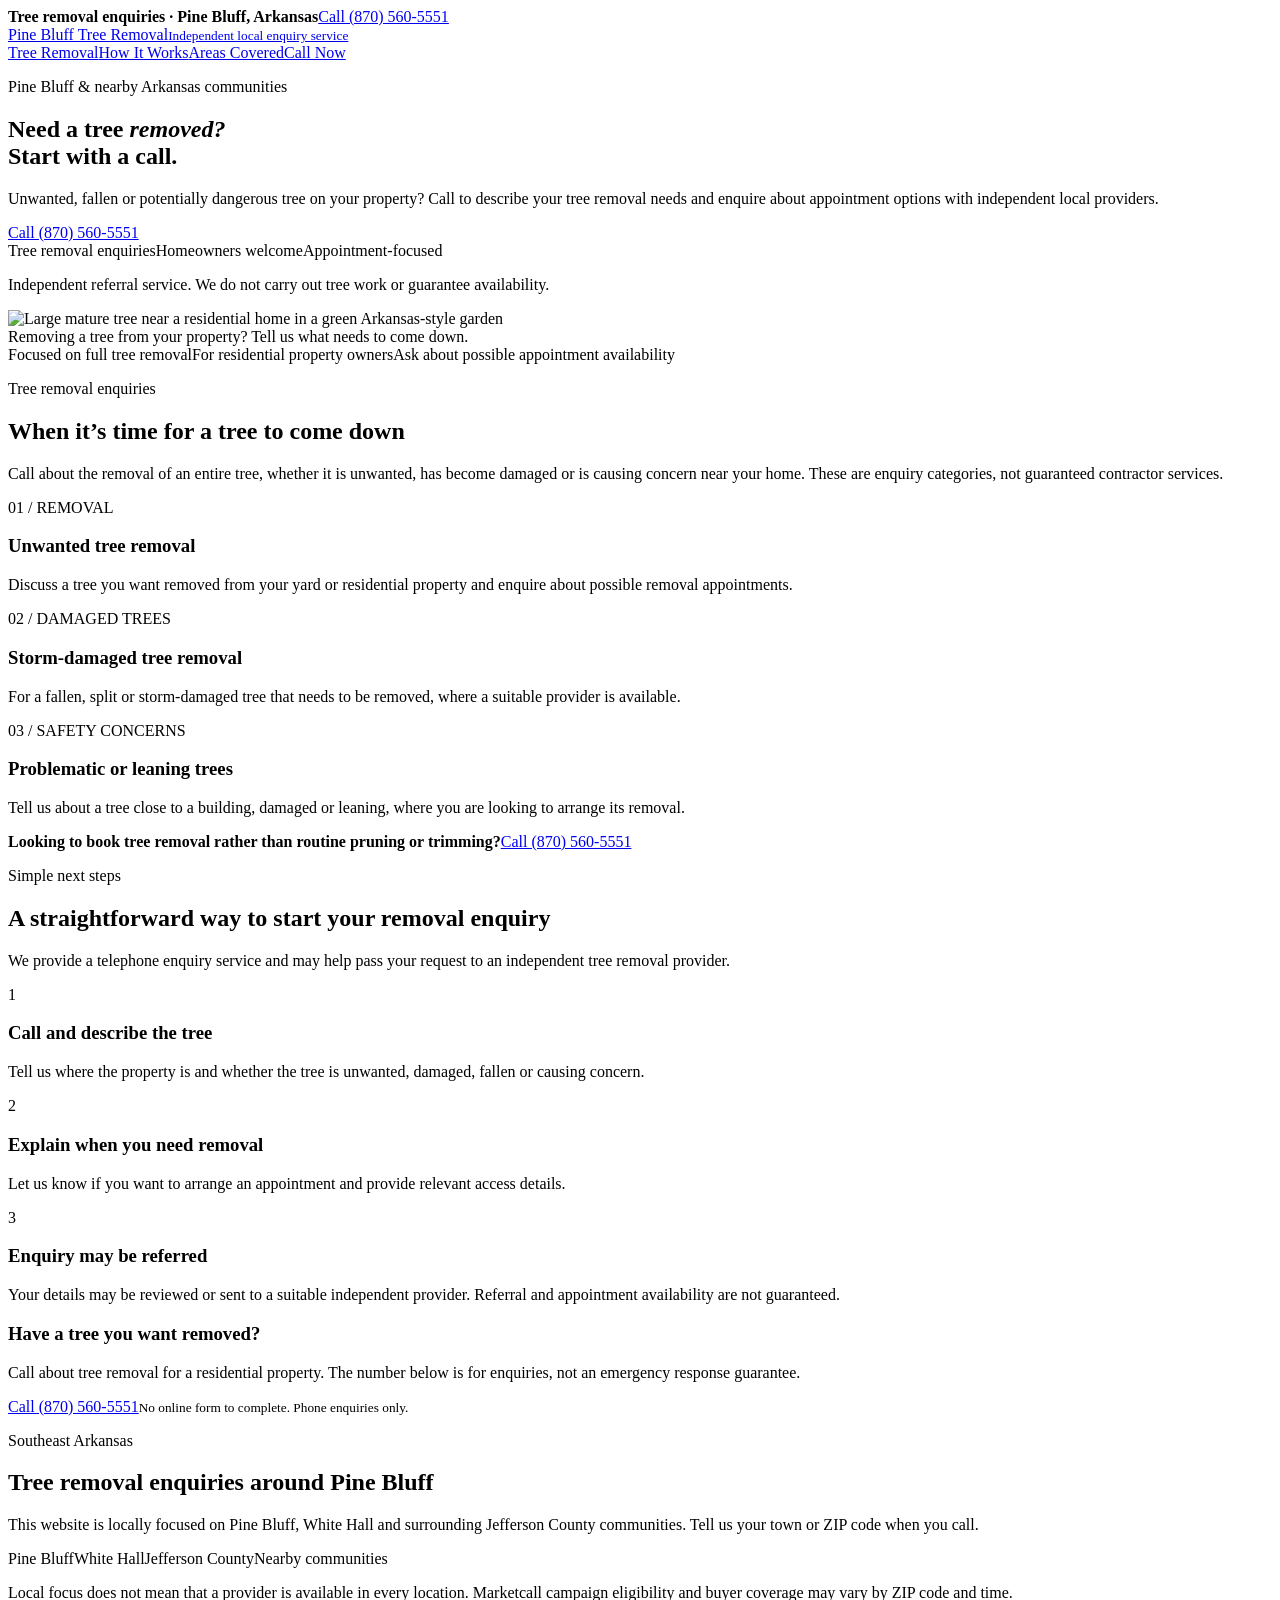
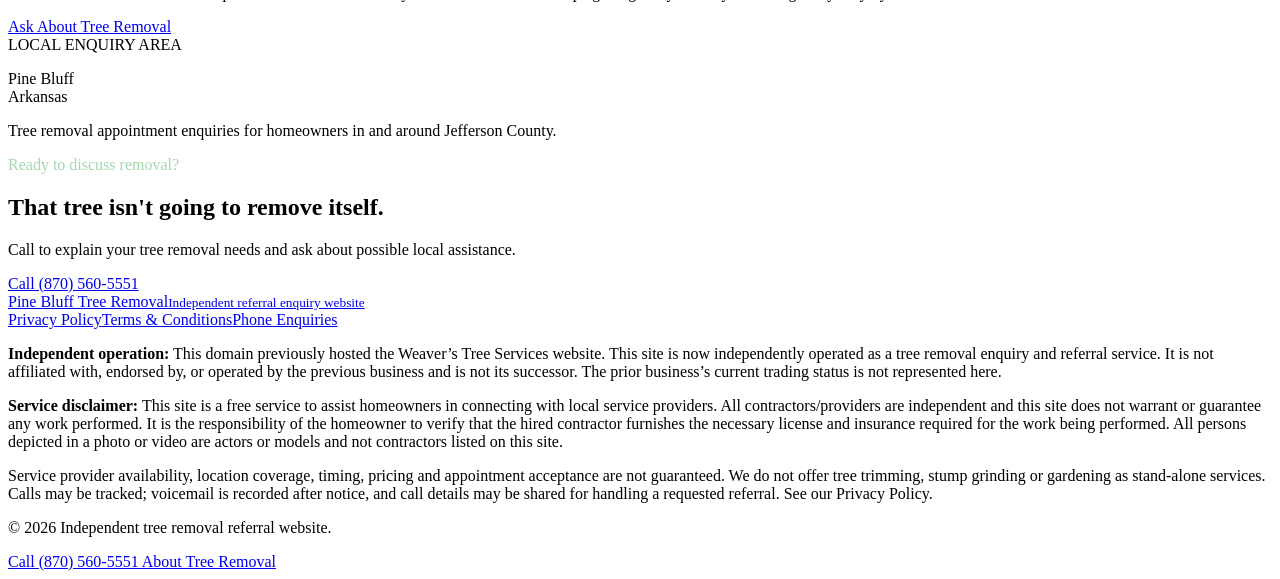
==== index.html @ d6f4d358 "Add files via upload" ====
<!doctype html><html lang="en-US"><head><meta charset="utf-8"><meta name="viewport" content="width=device-width,initial-scale=1"><title>Tree Removal Enquiries in Pine Bluff, AR | Independent Referral Service</title><meta name="description" content="Need a tree removed in Pine Bluff or White Hall, Arkansas? Call this independent tree removal referral enquiry line to discuss appointment options."><link rel="canonical" href="https://weaverstreeservices.com/"><link rel="stylesheet" href="assets/style.css"></head><body><div class="bar"><div class="wrap"><strong>Tree removal enquiries · Pine Bluff, Arkansas</strong><a href="tel:+18705605551">Call (870) 560-5551</a></div></div><header class="header"><div class="wrap"><a class="brand" href="https://weaverstreeservices.com/">Pine Bluff Tree Removal<small>Independent local enquiry service</small></a><nav class="nav" aria-label="Main navigation"><a href="https://weaverstreeservices.com/#services">Tree Removal</a><a href="https://weaverstreeservices.com/#how">How It Works</a><a href="https://weaverstreeservices.com/#area">Areas Covered</a><a class="cta cta-dark" href="tel:+18705605551">Call Now</a></nav></div></header>
<main><section class="hero"><div class="wrap"><div><p class="eyebrow">Pine Bluff &amp; nearby Arkansas communities</p><h1>Need a tree <em>removed?</em><br>Start with a call.</h1><p class="lead">Unwanted, fallen or potentially dangerous tree on your property? Call to describe your tree removal needs and enquire about appointment options with independent local providers.</p><div class="hero-actions"><a class="cta" href="tel:+18705605551">Call (870) 560-5551</a></div><div class="benefits"><span>Tree removal enquiries</span><span>Homeowners welcome</span><span>Appointment-focused</span></div><p class="hero-note">Independent referral service. We do not carry out tree work or guarantee availability.</p></div><div class="photo"><img src="assets/pine-bluff-tree.jpg" alt="Large mature tree near a residential home in a green Arkansas-style garden" width="1648" height="928"><div class="photo-caption">Removing a tree from your property? Tell us what needs to come down.</div></div></div></section>
<div class="trust"><div class="wrap"><span>Focused on full tree removal</span><span>For residential property owners</span><span>Ask about possible appointment availability</span></div></div>
<section class="section soft" id="services"><div class="wrap"><p class="eyebrow">Tree removal enquiries</p><h2>When it’s time for a tree to come down</h2><p class="section-desc">Call about the removal of an entire tree, whether it is unwanted, has become damaged or is causing concern near your home. These are enquiry categories, not guaranteed contractor services.</p><div class="cards"><article class="card"><span class="num">01 / REMOVAL</span><h3>Unwanted tree removal</h3><p>Discuss a tree you want removed from your yard or residential property and enquire about possible removal appointments.</p></article><article class="card"><span class="num">02 / DAMAGED TREES</span><h3>Storm-damaged tree removal</h3><p>For a fallen, split or storm-damaged tree that needs to be removed, where a suitable provider is available.</p></article><article class="card"><span class="num">03 / SAFETY CONCERNS</span><h3>Problematic or leaning trees</h3><p>Tell us about a tree close to a building, damaged or leaning, where you are looking to arrange its removal.</p></article></div><div class="below-cta"><strong>Looking to book tree removal rather than routine pruning or trimming?</strong><a href="tel:+18705605551">Call (870) 560-5551</a></div></div></section>
<section class="section" id="how"><div class="wrap split"><div><p class="eyebrow">Simple next steps</p><h2>A straightforward way to start your removal enquiry</h2><p class="section-desc">We provide a telephone enquiry service and may help pass your request to an independent tree removal provider.</p><div class="steps"><div class="step"><span class="index">1</span><div><h3>Call and describe the tree</h3><p>Tell us where the property is and whether the tree is unwanted, damaged, fallen or causing concern.</p></div></div><div class="step"><span class="index">2</span><div><h3>Explain when you need removal</h3><p>Let us know if you want to arrange an appointment and provide relevant access details.</p></div></div><div class="step"><span class="index">3</span><div><h3>Enquiry may be referred</h3><p>Your details may be reviewed or sent to a suitable independent provider. Referral and appointment availability are not guaranteed.</p></div></div></div></div><aside class="info-panel"><h3>Have a tree you want removed?</h3><p>Call about tree removal for a residential property. The number below is for enquiries, not an emergency response guarantee.</p><a class="cta" href="tel:+18705605551">Call (870) 560-5551</a><small>No online form to complete. Phone enquiries only.</small></aside></div></section>
<section class="section area" id="area"><div class="wrap split"><div><p class="eyebrow">Southeast Arkansas</p><h2>Tree removal enquiries around Pine Bluff</h2><p class="section-desc">This website is locally focused on Pine Bluff, White Hall and surrounding Jefferson County communities. Tell us your town or ZIP code when you call.</p><div class="areas"><span>Pine Bluff</span><span>White Hall</span><span>Jefferson County</span><span>Nearby communities</span></div><p class="area-note">Local focus does not mean that a provider is available in every location. Marketcall campaign eligibility and buyer coverage may vary by ZIP code and time.</p><a class="cta cta-dark" href="tel:+18705605551">Ask About Tree Removal</a></div><div class="area-art"><span class="state">LOCAL ENQUIRY AREA</span><p class="place">Pine Bluff<br>Arkansas</p><div class="rule"></div><p>Tree removal appointment enquiries for homeowners in and around Jefferson County.</p></div></div></section>
<section class="closing"><div class="wrap"><div><p class="eyebrow" style="color:#a6d7af">Ready to discuss removal?</p><h2>That tree isn't going to remove itself.</h2><p>Call to explain your tree removal needs and ask about possible local assistance.</p></div><a class="cta" href="tel:+18705605551">Call (870) 560-5551</a></div></section></main><footer class="footer"><div class="wrap"><div class="footer-main"><div><a href="https://weaverstreeservices.com/" class="brand">Pine Bluff Tree Removal<small>Independent referral enquiry website</small></a></div><div class="footer-links"><a href="https://weaverstreeservices.com/privacy.html">Privacy Policy</a><a href="https://weaverstreeservices.com/terms.html">Terms &amp; Conditions</a><a href="tel:+18705605551">Phone Enquiries</a></div></div><div class="legal"><p><strong>Independent operation:</strong> This domain previously hosted the Weaver’s Tree Services website. This site is now independently operated as a tree removal enquiry and referral service. It is not affiliated with, endorsed by, or operated by the previous business and is not its successor. The prior business’s current trading status is not represented here.</p><p><strong>Service disclaimer:</strong> This site is a free service to assist homeowners in connecting with local service providers. All contractors/providers are independent and this site does not warrant or guarantee any work performed. It is the responsibility of the homeowner to verify that the hired contractor furnishes the necessary license and insurance required for the work being performed. All persons depicted in a photo or video are actors or models and not contractors listed on this site.</p><p>Service provider availability, location coverage, timing, pricing and appointment acceptance are not guaranteed. We do not offer tree trimming, stump grinding or gardening as stand-alone services. Calls may be tracked; voicemail is recorded after notice, and call details may be shared for handling a requested referral. See our Privacy Policy.</p><p>© 2026 Independent tree removal referral website.</p></div></div></footer><div class="mobile-call"><a class="cta" href="tel:+18705605551">Call (870) 560-5551 About Tree Removal</a></div></body></html>
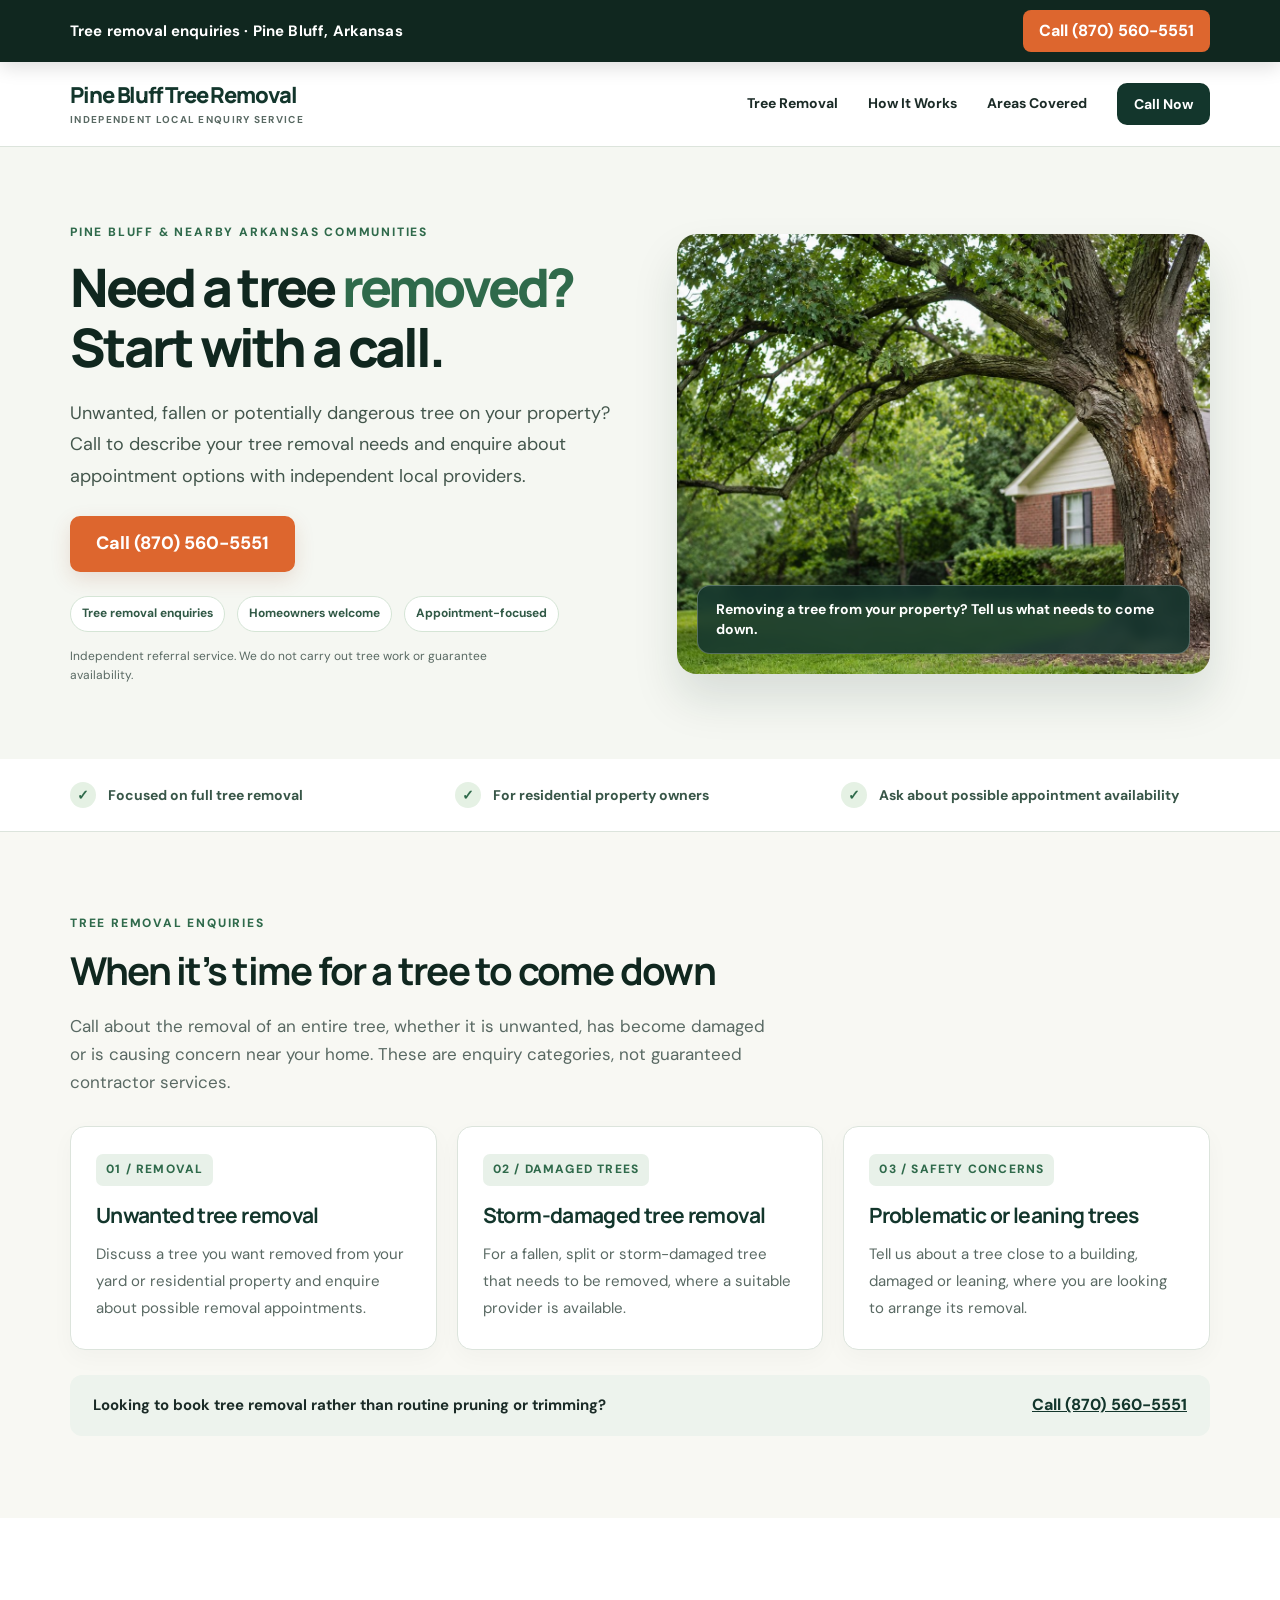
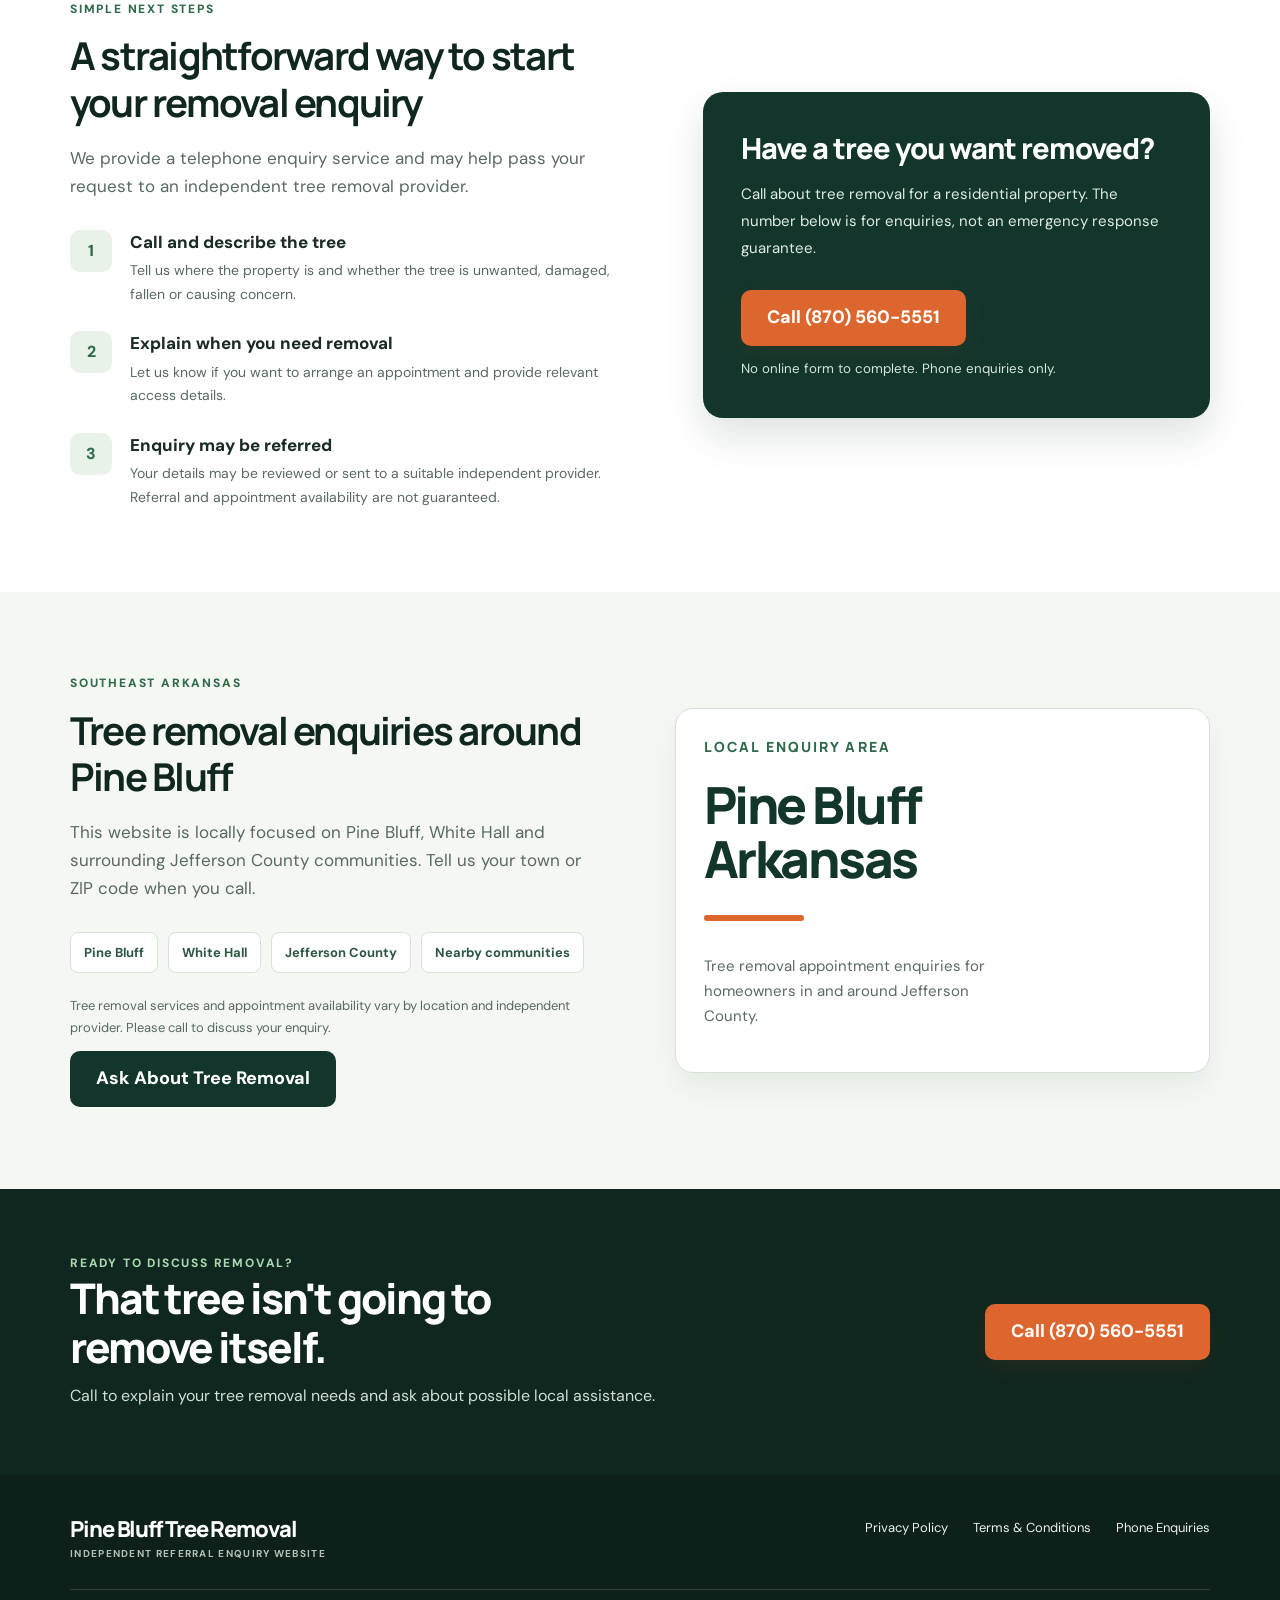
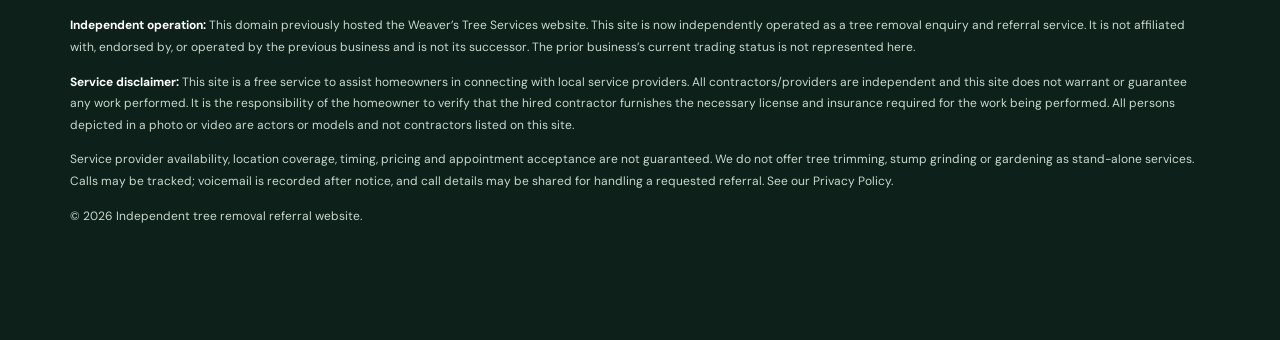
==== commit 6954e046: "Rename index(3).html to index.html" ====
--- a/index.html
+++ b/index.html
@@ -3,5 +3,5 @@
 <div class="trust"><div class="wrap"><span>Focused on full tree removal</span><span>For residential property owners</span><span>Ask about possible appointment availability</span></div></div>
 <section class="section soft" id="services"><div class="wrap"><p class="eyebrow">Tree removal enquiries</p><h2>When it’s time for a tree to come down</h2><p class="section-desc">Call about the removal of an entire tree, whether it is unwanted, has become damaged or is causing concern near your home. These are enquiry categories, not guaranteed contractor services.</p><div class="cards"><article class="card"><span class="num">01 / REMOVAL</span><h3>Unwanted tree removal</h3><p>Discuss a tree you want removed from your yard or residential property and enquire about possible removal appointments.</p></article><article class="card"><span class="num">02 / DAMAGED TREES</span><h3>Storm-damaged tree removal</h3><p>For a fallen, split or storm-damaged tree that needs to be removed, where a suitable provider is available.</p></article><article class="card"><span class="num">03 / SAFETY CONCERNS</span><h3>Problematic or leaning trees</h3><p>Tell us about a tree close to a building, damaged or leaning, where you are looking to arrange its removal.</p></article></div><div class="below-cta"><strong>Looking to book tree removal rather than routine pruning or trimming?</strong><a href="tel:+18705605551">Call (870) 560-5551</a></div></div></section>
 <section class="section" id="how"><div class="wrap split"><div><p class="eyebrow">Simple next steps</p><h2>A straightforward way to start your removal enquiry</h2><p class="section-desc">We provide a telephone enquiry service and may help pass your request to an independent tree removal provider.</p><div class="steps"><div class="step"><span class="index">1</span><div><h3>Call and describe the tree</h3><p>Tell us where the property is and whether the tree is unwanted, damaged, fallen or causing concern.</p></div></div><div class="step"><span class="index">2</span><div><h3>Explain when you need removal</h3><p>Let us know if you want to arrange an appointment and provide relevant access details.</p></div></div><div class="step"><span class="index">3</span><div><h3>Enquiry may be referred</h3><p>Your details may be reviewed or sent to a suitable independent provider. Referral and appointment availability are not guaranteed.</p></div></div></div></div><aside class="info-panel"><h3>Have a tree you want removed?</h3><p>Call about tree removal for a residential property. The number below is for enquiries, not an emergency response guarantee.</p><a class="cta" href="tel:+18705605551">Call (870) 560-5551</a><small>No online form to complete. Phone enquiries only.</small></aside></div></section>
-<section class="section area" id="area"><div class="wrap split"><div><p class="eyebrow">Southeast Arkansas</p><h2>Tree removal enquiries around Pine Bluff</h2><p class="section-desc">This website is locally focused on Pine Bluff, White Hall and surrounding Jefferson County communities. Tell us your town or ZIP code when you call.</p><div class="areas"><span>Pine Bluff</span><span>White Hall</span><span>Jefferson County</span><span>Nearby communities</span></div><p class="area-note">Local focus does not mean that a provider is available in every location. Marketcall campaign eligibility and buyer coverage may vary by ZIP code and time.</p><a class="cta cta-dark" href="tel:+18705605551">Ask About Tree Removal</a></div><div class="area-art"><span class="state">LOCAL ENQUIRY AREA</span><p class="place">Pine Bluff<br>Arkansas</p><div class="rule"></div><p>Tree removal appointment enquiries for homeowners in and around Jefferson County.</p></div></div></section>
-<section class="closing"><div class="wrap"><div><p class="eyebrow" style="color:#a6d7af">Ready to discuss removal?</p><h2>That tree isn't going to remove itself.</h2><p>Call to explain your tree removal needs and ask about possible local assistance.</p></div><a class="cta" href="tel:+18705605551">Call (870) 560-5551</a></div></section></main><footer class="footer"><div class="wrap"><div class="footer-main"><div><a href="https://weaverstreeservices.com/" class="brand">Pine Bluff Tree Removal<small>Independent referral enquiry website</small></a></div><div class="footer-links"><a href="https://weaverstreeservices.com/privacy.html">Privacy Policy</a><a href="https://weaverstreeservices.com/terms.html">Terms &amp; Conditions</a><a href="tel:+18705605551">Phone Enquiries</a></div></div><div class="legal"><p><strong>Independent operation:</strong> This domain previously hosted the Weaver’s Tree Services website. This site is now independently operated as a tree removal enquiry and referral service. It is not affiliated with, endorsed by, or operated by the previous business and is not its successor. The prior business’s current trading status is not represented here.</p><p><strong>Service disclaimer:</strong> This site is a free service to assist homeowners in connecting with local service providers. All contractors/providers are independent and this site does not warrant or guarantee any work performed. It is the responsibility of the homeowner to verify that the hired contractor furnishes the necessary license and insurance required for the work being performed. All persons depicted in a photo or video are actors or models and not contractors listed on this site.</p><p>Service provider availability, location coverage, timing, pricing and appointment acceptance are not guaranteed. We do not offer tree trimming, stump grinding or gardening as stand-alone services. Calls may be tracked; voicemail is recorded after notice, and call details may be shared for handling a requested referral. See our Privacy Policy.</p><p>© 2026 Independent tree removal referral website.</p></div></div></footer><div class="mobile-call"><a class="cta" href="tel:+18705605551">Call (870) 560-5551 About Tree Removal</a></div></body></html>+<section class="section area" id="area"><div class="wrap split"><div><p class="eyebrow">Southeast Arkansas</p><h2>Tree removal enquiries around Pine Bluff</h2><p class="section-desc">This website is locally focused on Pine Bluff, White Hall and surrounding Jefferson County communities. Tell us your town or ZIP code when you call.</p><div class="areas"><span>Pine Bluff</span><span>White Hall</span><span>Jefferson County</span><span>Nearby communities</span></div><p class="area-note">Tree removal services and appointment availability vary by location and independent provider. Please call to discuss your enquiry.</p><a class="cta cta-dark" href="tel:+18705605551">Ask About Tree Removal</a></div><div class="area-art"><span class="state">LOCAL ENQUIRY AREA</span><p class="place">Pine Bluff<br>Arkansas</p><div class="rule"></div><p>Tree removal appointment enquiries for homeowners in and around Jefferson County.</p></div></div></section>
+<section class="closing"><div class="wrap"><div><p class="eyebrow" style="color:#a6d7af">Ready to discuss removal?</p><h2>That tree isn't going to remove itself.</h2><p>Call to explain your tree removal needs and ask about possible local assistance.</p></div><a class="cta" href="tel:+18705605551">Call (870) 560-5551</a></div></section></main><footer class="footer"><div class="wrap"><div class="footer-main"><div><a href="https://weaverstreeservices.com/" class="brand">Pine Bluff Tree Removal<small>Independent referral enquiry website</small></a></div><div class="footer-links"><a href="https://weaverstreeservices.com/privacy.html">Privacy Policy</a><a href="https://weaverstreeservices.com/terms.html">Terms &amp; Conditions</a><a href="tel:+18705605551">Phone Enquiries</a></div></div><div class="legal"><p><strong>Independent operation:</strong> This domain previously hosted the Weaver’s Tree Services website. This site is now independently operated as a tree removal enquiry and referral service. It is not affiliated with, endorsed by, or operated by the previous business and is not its successor. The prior business’s current trading status is not represented here.</p><p><strong>Service disclaimer:</strong> This site is a free service to assist homeowners in connecting with local service providers. All contractors/providers are independent and this site does not warrant or guarantee any work performed. It is the responsibility of the homeowner to verify that the hired contractor furnishes the necessary license and insurance required for the work being performed. All persons depicted in a photo or video are actors or models and not contractors listed on this site.</p><p>Service provider availability, location coverage, timing, pricing and appointment acceptance are not guaranteed. We do not offer tree trimming, stump grinding or gardening as stand-alone services. Calls may be tracked; voicemail is recorded after notice, and call details may be shared for handling a requested referral. See our Privacy Policy.</p><p>© 2026 Independent tree removal referral website.</p></div></div></footer><div class="mobile-call"><a class="cta" href="tel:+18705605551">Call (870) 560-5551 About Tree Removal</a></div></body></html>
--- a/assets/style.css
+++ b/assets/style.css
@@ -0,0 +1,5 @@
+@import url('https://fonts.googleapis.com/css2?family=DM+Sans:wght@400;500;600;700;800&family=Manrope:wght@400;500;600;700;800&display=swap');
+:root{--pine:#13362c;--deep:#10271f;--green:#2f6a4b;--lime:#d9ead7;--cream:#f8f8f3;--stone:#eef2eb;--ink:#1b2b27;--muted:#596963;--line:#dce4dc;--orange:#dd662e;--white:#fff}*{box-sizing:border-box}html{scroll-behavior:smooth}body{margin:0;background:#fff;color:var(--ink);font-family:'DM Sans',Arial,sans-serif;font-size:16px;line-height:1.65;-webkit-font-smoothing:antialiased}a{color:inherit}a:focus-visible,button:focus-visible{outline:3px solid #e77c43;outline-offset:3px}img{max-width:100%;display:block}.wrap{width:min(1140px,calc(100% - 44px));margin-inline:auto}.eyebrow{text-transform:uppercase;letter-spacing:.15em;font-size:12px;font-weight:800;color:var(--green);margin:0 0 14px}.cta{display:inline-flex;align-items:center;justify-content:center;background:var(--orange);border:2px solid var(--orange);border-radius:10px;padding:15px 24px;color:#fff;text-decoration:none;font-size:18px;font-weight:800;line-height:1.2;min-height:54px;box-shadow:0 7px 20px #9a401d25;white-space:nowrap}.cta:hover{background:#bc4d1c;border-color:#bc4d1c}.cta-dark{background:var(--pine);border-color:var(--pine);box-shadow:none}.cta-dark:hover{background:var(--deep);border-color:var(--deep)}.bar{position:sticky;top:0;z-index:50;background:var(--deep);color:white;box-shadow:0 5px 18px #0002}.bar .wrap{min-height:62px;display:flex;align-items:center;justify-content:space-between;gap:18px}.bar strong{font-size:15px;letter-spacing:.01em}.bar a{background:var(--orange);padding:8px 16px;border-radius:8px;font-weight:800;text-decoration:none;white-space:nowrap}.header{background:#fff;border-bottom:1px solid var(--line)}.header .wrap{height:84px;display:flex;align-items:center;justify-content:space-between;gap:24px}.brand{text-decoration:none;display:block;line-height:1.15;font-family:Manrope,Arial,sans-serif;font-size:22px;font-weight:800;letter-spacing:-.05em;color:var(--pine)}.brand small{display:block;margin-top:6px;font-size:10px;letter-spacing:.13em;text-transform:uppercase;color:var(--muted);font-family:'DM Sans',Arial,sans-serif;font-weight:700}.nav{display:flex;align-items:center;gap:30px}.nav a{font-size:14px;font-weight:700;text-decoration:none}.nav a:hover{color:var(--green)}.nav .cta{font-size:14px;padding:10px 15px;min-height:42px;color:#fff}.hero{background:#f5f7f2;position:relative;overflow:hidden}.hero .wrap{padding:76px 0 74px;display:grid;grid-template-columns:1.02fr .98fr;gap:52px;align-items:center}.hero h1{font-family:Manrope,Arial,sans-serif;font-size:clamp(38px,4.15vw,61px);letter-spacing:-.058em;line-height:1.14;margin:0 0 20px;font-weight:800;color:var(--deep)}.hero h1 em{font-style:normal;color:var(--green)}.hero .lead{font-size:18px;line-height:1.75;color:#43564c;max-width:540px;margin:0 0 24px}.hero-actions{display:flex;flex-wrap:wrap;align-items:center;gap:13px}.hero-note{font-size:12px;color:var(--muted);max-width:480px;line-height:1.6;margin:15px 0 0}.benefits{display:flex;gap:12px;flex-wrap:wrap;margin:24px 0 0}.benefits span{border:1px solid #d5e5d6;background:#fff;border-radius:999px;padding:7px 11px;font-size:12px;font-weight:700;color:#315946}.photo{position:relative}.photo img{border-radius:20px;height:440px;width:100%;object-fit:cover;object-position:59% center;box-shadow:0 25px 45px #0e332520}.photo-caption{position:absolute;bottom:20px;left:20px;right:20px;color:#fff;background:#14362fdc;backdrop-filter:blur(5px);border:1px solid #ffffff40;border-radius:13px;padding:14px 18px;font-weight:700;font-size:14px;line-height:1.4}.trust{background:#fff;border-bottom:1px solid var(--line)}.trust .wrap{display:grid;grid-template-columns:repeat(3,1fr);gap:16px;padding:23px 0}.trust span{display:flex;align-items:center;gap:12px;font-size:14px;font-weight:700;color:#385648}.trust span::before{content:'✓';display:grid;place-items:center;color:var(--green);background:#e5f1e4;width:26px;height:26px;border-radius:50%;flex:none}.section{padding:82px 0}.section.soft{background:var(--cream)}.section h2{font-family:Manrope,Arial,sans-serif;font-size:clamp(28px,3vw,43px);line-height:1.2;letter-spacing:-.046em;color:var(--deep);margin:0 0 18px}.section-desc{color:var(--muted);font-size:17px;max-width:710px;margin:0 0 30px}.cards{display:grid;grid-template-columns:repeat(3,1fr);gap:20px}.card{background:#fff;border:1px solid var(--line);border-radius:15px;padding:27px 25px;box-shadow:0 8px 23px #102e1e08}.card .num{background:#e8f1e9;color:var(--green);display:inline-flex;padding:6px 10px;border-radius:7px;font-size:12px;font-weight:800;letter-spacing:.1em;margin-bottom:16px}.card h3{font-size:21px;letter-spacing:-.03em;font-family:Manrope,Arial,sans-serif;color:var(--pine);line-height:1.3;margin:0 0 12px}.card p{color:var(--muted);font-size:15px;line-height:1.8;margin:0}.below-cta{margin-top:25px;background:#edf3ed;padding:17px 23px;border-radius:12px;display:flex;align-items:center;justify-content:space-between;gap:18px}.below-cta strong{font-size:15px}.below-cta a{color:var(--pine);font-weight:800;white-space:nowrap}.split{display:grid;grid-template-columns:1fr .9fr;gap:70px;align-items:center}.steps{display:grid;gap:25px}.step{display:flex;gap:18px;align-items:flex-start}.step .index{border-radius:10px;background:#e9f2e8;color:var(--green);font-weight:800;min-width:42px;min-height:42px;display:grid;place-items:center}.step h3{font-size:17px;line-height:1.3;font-weight:800;margin:1px 0 6px}.step p{font-size:14px;color:var(--muted);margin:0;line-height:1.7}.info-panel{background:var(--pine);color:#fff;border-radius:20px;padding:38px;box-shadow:0 18px 38px #12352423}.info-panel h3{font:800 29px/1.25 Manrope,Arial,sans-serif;letter-spacing:-.035em;margin:0 0 12px}.info-panel p{color:#dfebe2;font-size:15px;line-height:1.8}.info-panel .cta{margin-top:13px}.info-panel small{display:block;margin-top:12px;color:#d5e5db}.area{background:#f4f7f2}.area .split{grid-template-columns:1fr 1fr}.areas{display:flex;flex-wrap:wrap;gap:10px;margin:22px 0}.areas span{border:1px solid #d7e3d8;padding:9px 13px;border-radius:8px;background:white;font-weight:700;color:#2c5843;font-size:13px}.area-note{color:var(--muted);font-size:13px}.area-art{border:1px solid #d5e1d7;background:#fff;border-radius:18px;padding:28px;min-height:315px;display:flex;flex-direction:column;justify-content:center;box-shadow:0 15px 28px #112a1c0e}.area-art .state{font:800 14px Manrope,Arial,sans-serif;letter-spacing:.15em;color:var(--green);margin-bottom:22px}.area-art .place{font:800 clamp(30px,4vw,52px)/1.05 Manrope,Arial,sans-serif;letter-spacing:-.05em;color:var(--pine);margin:0 0 12px}.area-art p{max-width:290px;color:var(--muted);font-size:15px}.area-art .rule{height:6px;width:100px;border-radius:4px;background:var(--orange);margin:18px 0}.closing{padding:65px 0;background:var(--deep);color:#fff}.closing .wrap{display:flex;align-items:center;justify-content:space-between;gap:35px}.closing h2{font:800 clamp(28px,3.3vw,43px)/1.18 Manrope,Arial,sans-serif;letter-spacing:-.05em;max-width:560px;margin:0 0 10px}.closing p{color:#d1ded5;margin:0}.footer{background:#0d211a;color:#eaf1eb;padding:42px 0 100px}.footer-main{display:flex;justify-content:space-between;gap:26px;align-items:flex-start}.footer .brand{color:#fff}.footer .brand small{color:#b1c3b6}.footer-links{display:flex;gap:25px;flex-wrap:wrap}.footer-links a{font-size:13px;text-decoration:none}.footer-links a:hover{text-decoration:underline}.legal{border-top:1px solid #ffffff25;margin-top:30px;padding-top:25px;color:#cad7cd;font-size:12px;line-height:1.8;max-width:100%}.legal p{margin:0 0 13px}.legal strong{color:white}.mobile-call{display:none}.page-hero{background:#f5f7f2;padding:58px 0 45px}.page-hero h1{font:800 clamp(36px,4vw,52px)/1.15 Manrope,Arial,sans-serif;letter-spacing:-.045em;color:var(--deep);margin:8px 0}.page-hero p{max-width:730px;color:var(--muted);font-size:17px}.page-hero a{font-size:14px;color:var(--green)}.policy{width:min(860px,calc(100% - 44px));margin:50px auto 90px}.policy h2{font:800 22px/1.35 Manrope,Arial,sans-serif;letter-spacing:-.02em;color:var(--pine);margin:35px 0 12px}.policy p,.policy li{color:#435249;line-height:1.85}.policy ul{padding-left:22px}.policy a{color:#1f6546}.policy .muted{color:var(--muted);font-size:13px}
+@media(max-width:900px){.hero .wrap{gap:28px;padding:52px 0}.photo img{height:360px}.hero h1{font-size:40px}.cards{gap:12px}.card{padding:22px 19px}.split{gap:30px}.nav{gap:17px}.closing .wrap{gap:22px}}
+@media(max-width:700px){.wrap{width:min(100% - 34px,1140px)}.bar .wrap{min-height:57px}.bar strong{font-size:12px}.bar a{font-size:13px}.header .wrap{height:70px}.brand{font-size:20px}.brand small{font-size:9px}.nav a:not(.cta){display:none}.nav .cta{font-size:12px;min-height:40px;padding:8px 11px}.hero .wrap{grid-template-columns:1fr;padding:42px 0 48px}.hero h1{font-size:clamp(34px,9vw,46px)}.hero .lead{font-size:16px}.hero .cta{font-size:17px}.photo img{height:245px}.photo-caption{font-size:12px;bottom:11px;left:11px;right:11px}.trust .wrap{grid-template-columns:1fr;gap:9px;padding:19px 0}.trust span{font-size:12px}.section{padding:55px 0}.section h2{font-size:31px}.section-desc{font-size:15px}.cards{grid-template-columns:1fr}.card{padding:22px}.below-cta{display:block}.below-cta a{display:block;margin-top:7px}.split,.area .split{grid-template-columns:1fr;gap:28px}.info-panel{padding:29px}.closing .wrap{display:block}.closing .cta{margin-top:20px}.footer-main{display:block}.footer-links{margin-top:28px}.footer{padding-bottom:115px}.mobile-call{display:block;position:fixed;bottom:0;left:0;right:0;background:#fff;z-index:60;box-shadow:0 -7px 23px #0002;padding:10px 17px max(10px,env(safe-area-inset-bottom))}.mobile-call .cta{display:flex;min-height:49px;font-size:17px}.area-art{min-height:245px}.policy{margin-top:35px}}
+@media(max-width:360px){.bar strong{font-size:11px}.bar a{font-size:12px;padding:8px}.brand{font-size:17px}.hero h1{font-size:32px}.cta{font-size:16px;padding:13px}}
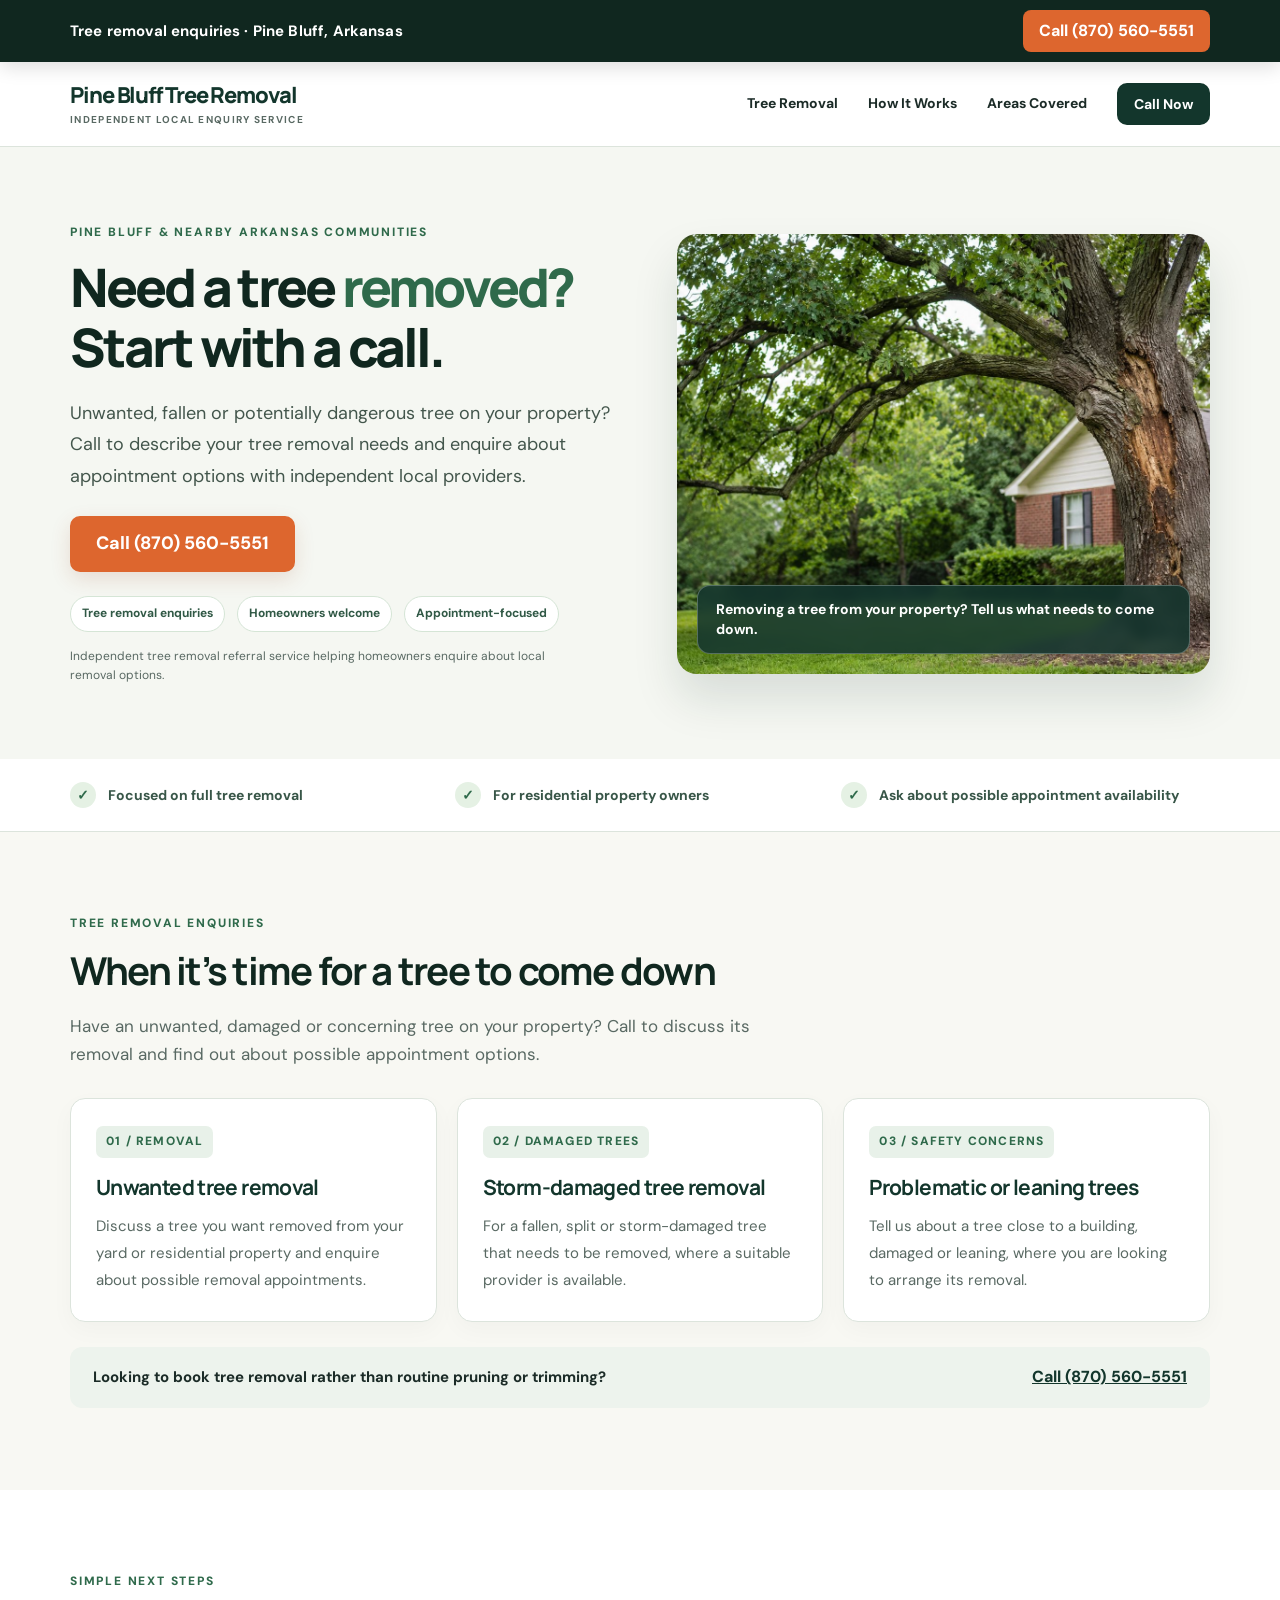
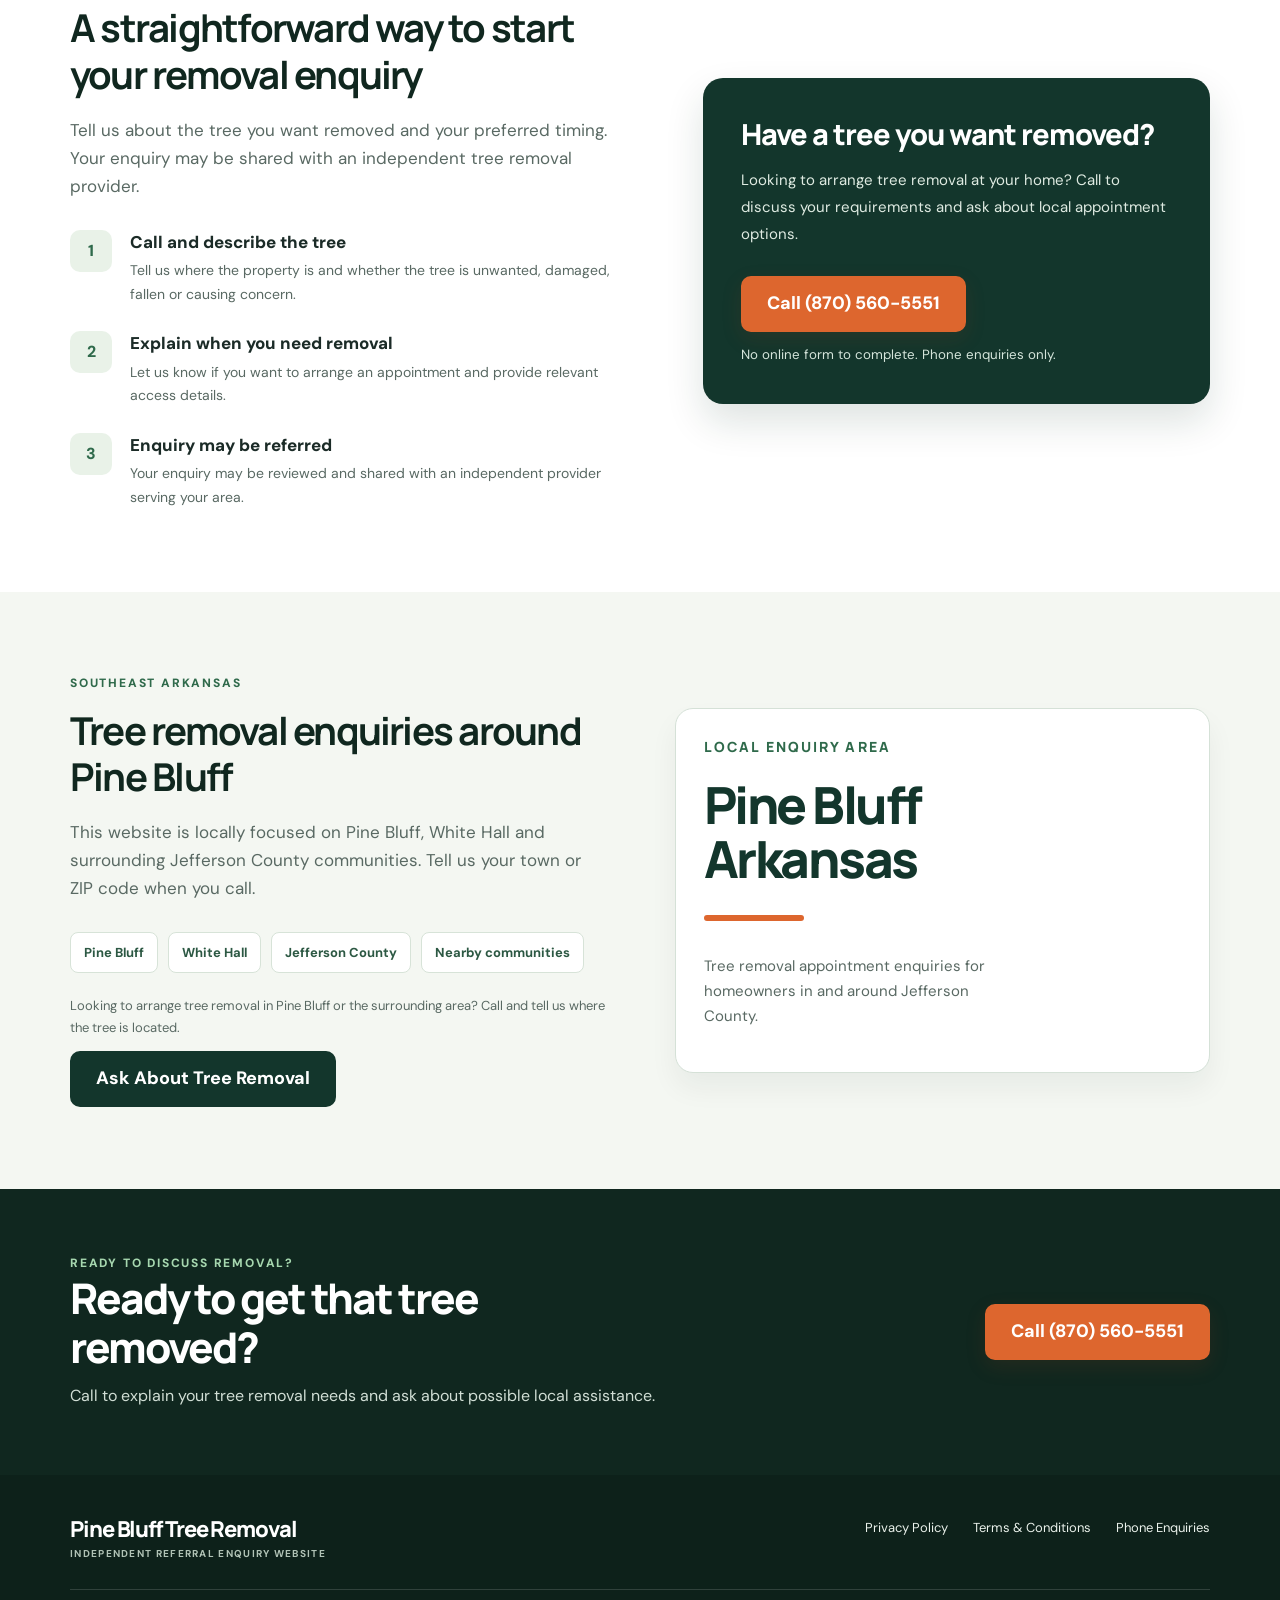
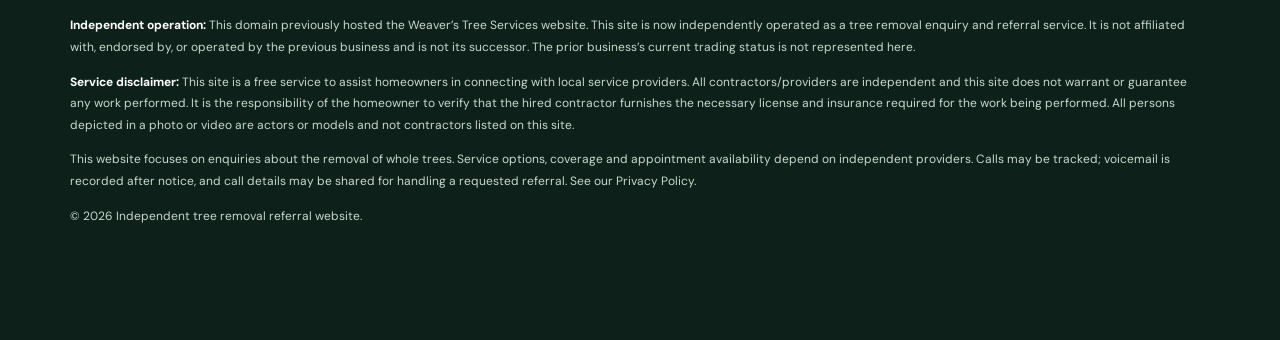
==== commit d3bd92f9: "Rename index(4).html to index.html" ====
--- a/index.html
+++ b/index.html
@@ -1,7 +1,7 @@
 <!doctype html><html lang="en-US"><head><meta charset="utf-8"><meta name="viewport" content="width=device-width,initial-scale=1"><title>Tree Removal Enquiries in Pine Bluff, AR | Independent Referral Service</title><meta name="description" content="Need a tree removed in Pine Bluff or White Hall, Arkansas? Call this independent tree removal referral enquiry line to discuss appointment options."><link rel="canonical" href="https://weaverstreeservices.com/"><link rel="stylesheet" href="assets/style.css"></head><body><div class="bar"><div class="wrap"><strong>Tree removal enquiries · Pine Bluff, Arkansas</strong><a href="tel:+18705605551">Call (870) 560-5551</a></div></div><header class="header"><div class="wrap"><a class="brand" href="https://weaverstreeservices.com/">Pine Bluff Tree Removal<small>Independent local enquiry service</small></a><nav class="nav" aria-label="Main navigation"><a href="https://weaverstreeservices.com/#services">Tree Removal</a><a href="https://weaverstreeservices.com/#how">How It Works</a><a href="https://weaverstreeservices.com/#area">Areas Covered</a><a class="cta cta-dark" href="tel:+18705605551">Call Now</a></nav></div></header>
-<main><section class="hero"><div class="wrap"><div><p class="eyebrow">Pine Bluff &amp; nearby Arkansas communities</p><h1>Need a tree <em>removed?</em><br>Start with a call.</h1><p class="lead">Unwanted, fallen or potentially dangerous tree on your property? Call to describe your tree removal needs and enquire about appointment options with independent local providers.</p><div class="hero-actions"><a class="cta" href="tel:+18705605551">Call (870) 560-5551</a></div><div class="benefits"><span>Tree removal enquiries</span><span>Homeowners welcome</span><span>Appointment-focused</span></div><p class="hero-note">Independent referral service. We do not carry out tree work or guarantee availability.</p></div><div class="photo"><img src="assets/pine-bluff-tree.jpg" alt="Large mature tree near a residential home in a green Arkansas-style garden" width="1648" height="928"><div class="photo-caption">Removing a tree from your property? Tell us what needs to come down.</div></div></div></section>
+<main><section class="hero"><div class="wrap"><div><p class="eyebrow">Pine Bluff &amp; nearby Arkansas communities</p><h1>Need a tree <em>removed?</em><br>Start with a call.</h1><p class="lead">Unwanted, fallen or potentially dangerous tree on your property? Call to describe your tree removal needs and enquire about appointment options with independent local providers.</p><div class="hero-actions"><a class="cta" href="tel:+18705605551">Call (870) 560-5551</a></div><div class="benefits"><span>Tree removal enquiries</span><span>Homeowners welcome</span><span>Appointment-focused</span></div><p class="hero-note">Independent tree removal referral service helping homeowners enquire about local removal options.</p></div><div class="photo"><img src="assets/pine-bluff-tree.jpg" alt="Large mature tree near a residential home in a green Arkansas-style garden" width="1648" height="928"><div class="photo-caption">Removing a tree from your property? Tell us what needs to come down.</div></div></div></section>
 <div class="trust"><div class="wrap"><span>Focused on full tree removal</span><span>For residential property owners</span><span>Ask about possible appointment availability</span></div></div>
-<section class="section soft" id="services"><div class="wrap"><p class="eyebrow">Tree removal enquiries</p><h2>When it’s time for a tree to come down</h2><p class="section-desc">Call about the removal of an entire tree, whether it is unwanted, has become damaged or is causing concern near your home. These are enquiry categories, not guaranteed contractor services.</p><div class="cards"><article class="card"><span class="num">01 / REMOVAL</span><h3>Unwanted tree removal</h3><p>Discuss a tree you want removed from your yard or residential property and enquire about possible removal appointments.</p></article><article class="card"><span class="num">02 / DAMAGED TREES</span><h3>Storm-damaged tree removal</h3><p>For a fallen, split or storm-damaged tree that needs to be removed, where a suitable provider is available.</p></article><article class="card"><span class="num">03 / SAFETY CONCERNS</span><h3>Problematic or leaning trees</h3><p>Tell us about a tree close to a building, damaged or leaning, where you are looking to arrange its removal.</p></article></div><div class="below-cta"><strong>Looking to book tree removal rather than routine pruning or trimming?</strong><a href="tel:+18705605551">Call (870) 560-5551</a></div></div></section>
-<section class="section" id="how"><div class="wrap split"><div><p class="eyebrow">Simple next steps</p><h2>A straightforward way to start your removal enquiry</h2><p class="section-desc">We provide a telephone enquiry service and may help pass your request to an independent tree removal provider.</p><div class="steps"><div class="step"><span class="index">1</span><div><h3>Call and describe the tree</h3><p>Tell us where the property is and whether the tree is unwanted, damaged, fallen or causing concern.</p></div></div><div class="step"><span class="index">2</span><div><h3>Explain when you need removal</h3><p>Let us know if you want to arrange an appointment and provide relevant access details.</p></div></div><div class="step"><span class="index">3</span><div><h3>Enquiry may be referred</h3><p>Your details may be reviewed or sent to a suitable independent provider. Referral and appointment availability are not guaranteed.</p></div></div></div></div><aside class="info-panel"><h3>Have a tree you want removed?</h3><p>Call about tree removal for a residential property. The number below is for enquiries, not an emergency response guarantee.</p><a class="cta" href="tel:+18705605551">Call (870) 560-5551</a><small>No online form to complete. Phone enquiries only.</small></aside></div></section>
-<section class="section area" id="area"><div class="wrap split"><div><p class="eyebrow">Southeast Arkansas</p><h2>Tree removal enquiries around Pine Bluff</h2><p class="section-desc">This website is locally focused on Pine Bluff, White Hall and surrounding Jefferson County communities. Tell us your town or ZIP code when you call.</p><div class="areas"><span>Pine Bluff</span><span>White Hall</span><span>Jefferson County</span><span>Nearby communities</span></div><p class="area-note">Tree removal services and appointment availability vary by location and independent provider. Please call to discuss your enquiry.</p><a class="cta cta-dark" href="tel:+18705605551">Ask About Tree Removal</a></div><div class="area-art"><span class="state">LOCAL ENQUIRY AREA</span><p class="place">Pine Bluff<br>Arkansas</p><div class="rule"></div><p>Tree removal appointment enquiries for homeowners in and around Jefferson County.</p></div></div></section>
-<section class="closing"><div class="wrap"><div><p class="eyebrow" style="color:#a6d7af">Ready to discuss removal?</p><h2>That tree isn't going to remove itself.</h2><p>Call to explain your tree removal needs and ask about possible local assistance.</p></div><a class="cta" href="tel:+18705605551">Call (870) 560-5551</a></div></section></main><footer class="footer"><div class="wrap"><div class="footer-main"><div><a href="https://weaverstreeservices.com/" class="brand">Pine Bluff Tree Removal<small>Independent referral enquiry website</small></a></div><div class="footer-links"><a href="https://weaverstreeservices.com/privacy.html">Privacy Policy</a><a href="https://weaverstreeservices.com/terms.html">Terms &amp; Conditions</a><a href="tel:+18705605551">Phone Enquiries</a></div></div><div class="legal"><p><strong>Independent operation:</strong> This domain previously hosted the Weaver’s Tree Services website. This site is now independently operated as a tree removal enquiry and referral service. It is not affiliated with, endorsed by, or operated by the previous business and is not its successor. The prior business’s current trading status is not represented here.</p><p><strong>Service disclaimer:</strong> This site is a free service to assist homeowners in connecting with local service providers. All contractors/providers are independent and this site does not warrant or guarantee any work performed. It is the responsibility of the homeowner to verify that the hired contractor furnishes the necessary license and insurance required for the work being performed. All persons depicted in a photo or video are actors or models and not contractors listed on this site.</p><p>Service provider availability, location coverage, timing, pricing and appointment acceptance are not guaranteed. We do not offer tree trimming, stump grinding or gardening as stand-alone services. Calls may be tracked; voicemail is recorded after notice, and call details may be shared for handling a requested referral. See our Privacy Policy.</p><p>© 2026 Independent tree removal referral website.</p></div></div></footer><div class="mobile-call"><a class="cta" href="tel:+18705605551">Call (870) 560-5551 About Tree Removal</a></div></body></html>
+<section class="section soft" id="services"><div class="wrap"><p class="eyebrow">Tree removal enquiries</p><h2>When it’s time for a tree to come down</h2><p class="section-desc">Have an unwanted, damaged or concerning tree on your property? Call to discuss its removal and find out about possible appointment options.</p><div class="cards"><article class="card"><span class="num">01 / REMOVAL</span><h3>Unwanted tree removal</h3><p>Discuss a tree you want removed from your yard or residential property and enquire about possible removal appointments.</p></article><article class="card"><span class="num">02 / DAMAGED TREES</span><h3>Storm-damaged tree removal</h3><p>For a fallen, split or storm-damaged tree that needs to be removed, where a suitable provider is available.</p></article><article class="card"><span class="num">03 / SAFETY CONCERNS</span><h3>Problematic or leaning trees</h3><p>Tell us about a tree close to a building, damaged or leaning, where you are looking to arrange its removal.</p></article></div><div class="below-cta"><strong>Looking to book tree removal rather than routine pruning or trimming?</strong><a href="tel:+18705605551">Call (870) 560-5551</a></div></div></section>
+<section class="section" id="how"><div class="wrap split"><div><p class="eyebrow">Simple next steps</p><h2>A straightforward way to start your removal enquiry</h2><p class="section-desc">Tell us about the tree you want removed and your preferred timing. Your enquiry may be shared with an independent tree removal provider.</p><div class="steps"><div class="step"><span class="index">1</span><div><h3>Call and describe the tree</h3><p>Tell us where the property is and whether the tree is unwanted, damaged, fallen or causing concern.</p></div></div><div class="step"><span class="index">2</span><div><h3>Explain when you need removal</h3><p>Let us know if you want to arrange an appointment and provide relevant access details.</p></div></div><div class="step"><span class="index">3</span><div><h3>Enquiry may be referred</h3><p>Your enquiry may be reviewed and shared with an independent provider serving your area.</p></div></div></div></div><aside class="info-panel"><h3>Have a tree you want removed?</h3><p>Looking to arrange tree removal at your home? Call to discuss your requirements and ask about local appointment options.</p><a class="cta" href="tel:+18705605551">Call (870) 560-5551</a><small>No online form to complete. Phone enquiries only.</small></aside></div></section>
+<section class="section area" id="area"><div class="wrap split"><div><p class="eyebrow">Southeast Arkansas</p><h2>Tree removal enquiries around Pine Bluff</h2><p class="section-desc">This website is locally focused on Pine Bluff, White Hall and surrounding Jefferson County communities. Tell us your town or ZIP code when you call.</p><div class="areas"><span>Pine Bluff</span><span>White Hall</span><span>Jefferson County</span><span>Nearby communities</span></div><p class="area-note">Looking to arrange tree removal in Pine Bluff or the surrounding area? Call and tell us where the tree is located.</p><a class="cta cta-dark" href="tel:+18705605551">Ask About Tree Removal</a></div><div class="area-art"><span class="state">LOCAL ENQUIRY AREA</span><p class="place">Pine Bluff<br>Arkansas</p><div class="rule"></div><p>Tree removal appointment enquiries for homeowners in and around Jefferson County.</p></div></div></section>
+<section class="closing"><div class="wrap"><div><p class="eyebrow" style="color:#a6d7af">Ready to discuss removal?</p><h2>Ready to get that tree removed?</h2><p>Call to explain your tree removal needs and ask about possible local assistance.</p></div><a class="cta" href="tel:+18705605551">Call (870) 560-5551</a></div></section></main><footer class="footer"><div class="wrap"><div class="footer-main"><div><a href="https://weaverstreeservices.com/" class="brand">Pine Bluff Tree Removal<small>Independent referral enquiry website</small></a></div><div class="footer-links"><a href="https://weaverstreeservices.com/privacy.html">Privacy Policy</a><a href="https://weaverstreeservices.com/terms.html">Terms &amp; Conditions</a><a href="tel:+18705605551">Phone Enquiries</a></div></div><div class="legal"><p><strong>Independent operation:</strong> This domain previously hosted the Weaver’s Tree Services website. This site is now independently operated as a tree removal enquiry and referral service. It is not affiliated with, endorsed by, or operated by the previous business and is not its successor. The prior business’s current trading status is not represented here.</p><p><strong>Service disclaimer:</strong> This site is a free service to assist homeowners in connecting with local service providers. All contractors/providers are independent and this site does not warrant or guarantee any work performed. It is the responsibility of the homeowner to verify that the hired contractor furnishes the necessary license and insurance required for the work being performed. All persons depicted in a photo or video are actors or models and not contractors listed on this site.</p><p>This website focuses on enquiries about the removal of whole trees. Service options, coverage and appointment availability depend on independent providers. Calls may be tracked; voicemail is recorded after notice, and call details may be shared for handling a requested referral. See our Privacy Policy.</p><p>© 2026 Independent tree removal referral website.</p></div></div></footer><div class="mobile-call"><a class="cta" href="tel:+18705605551">Call (870) 560-5551 About Tree Removal</a></div></body></html>
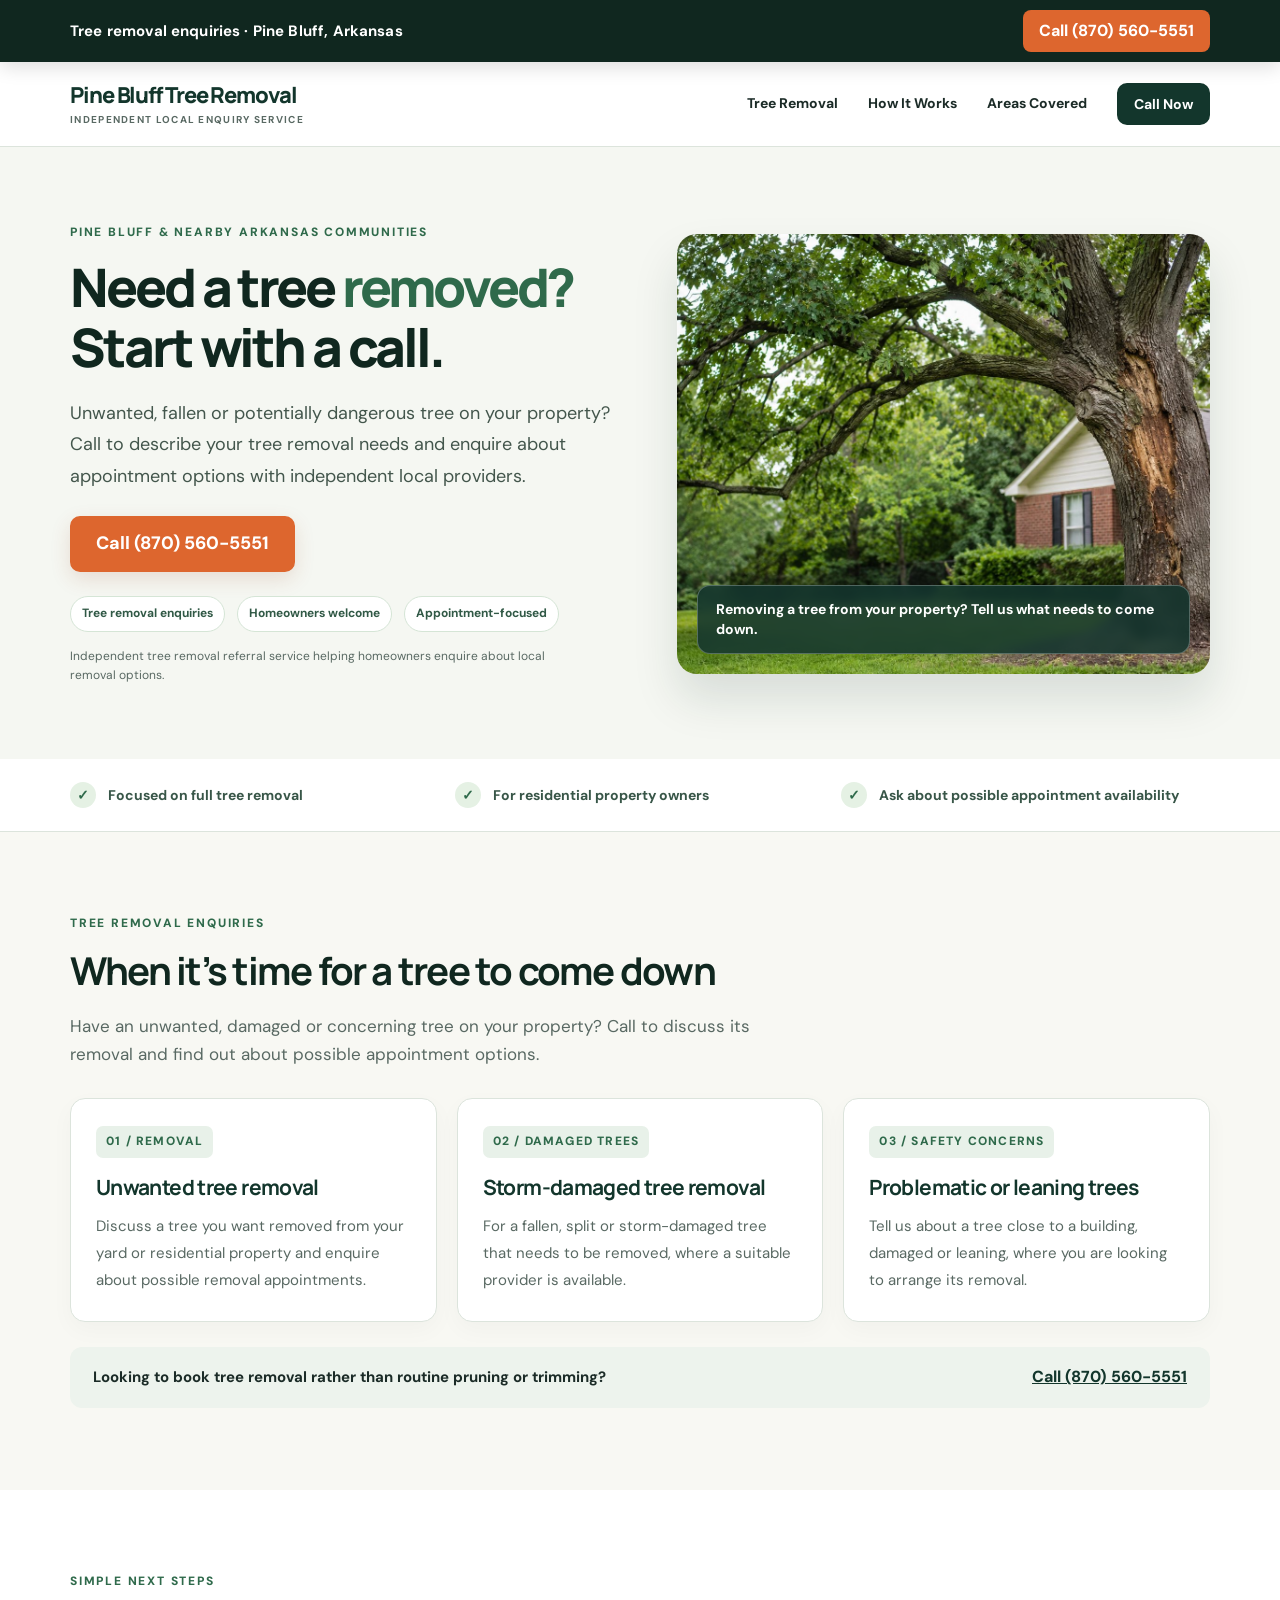
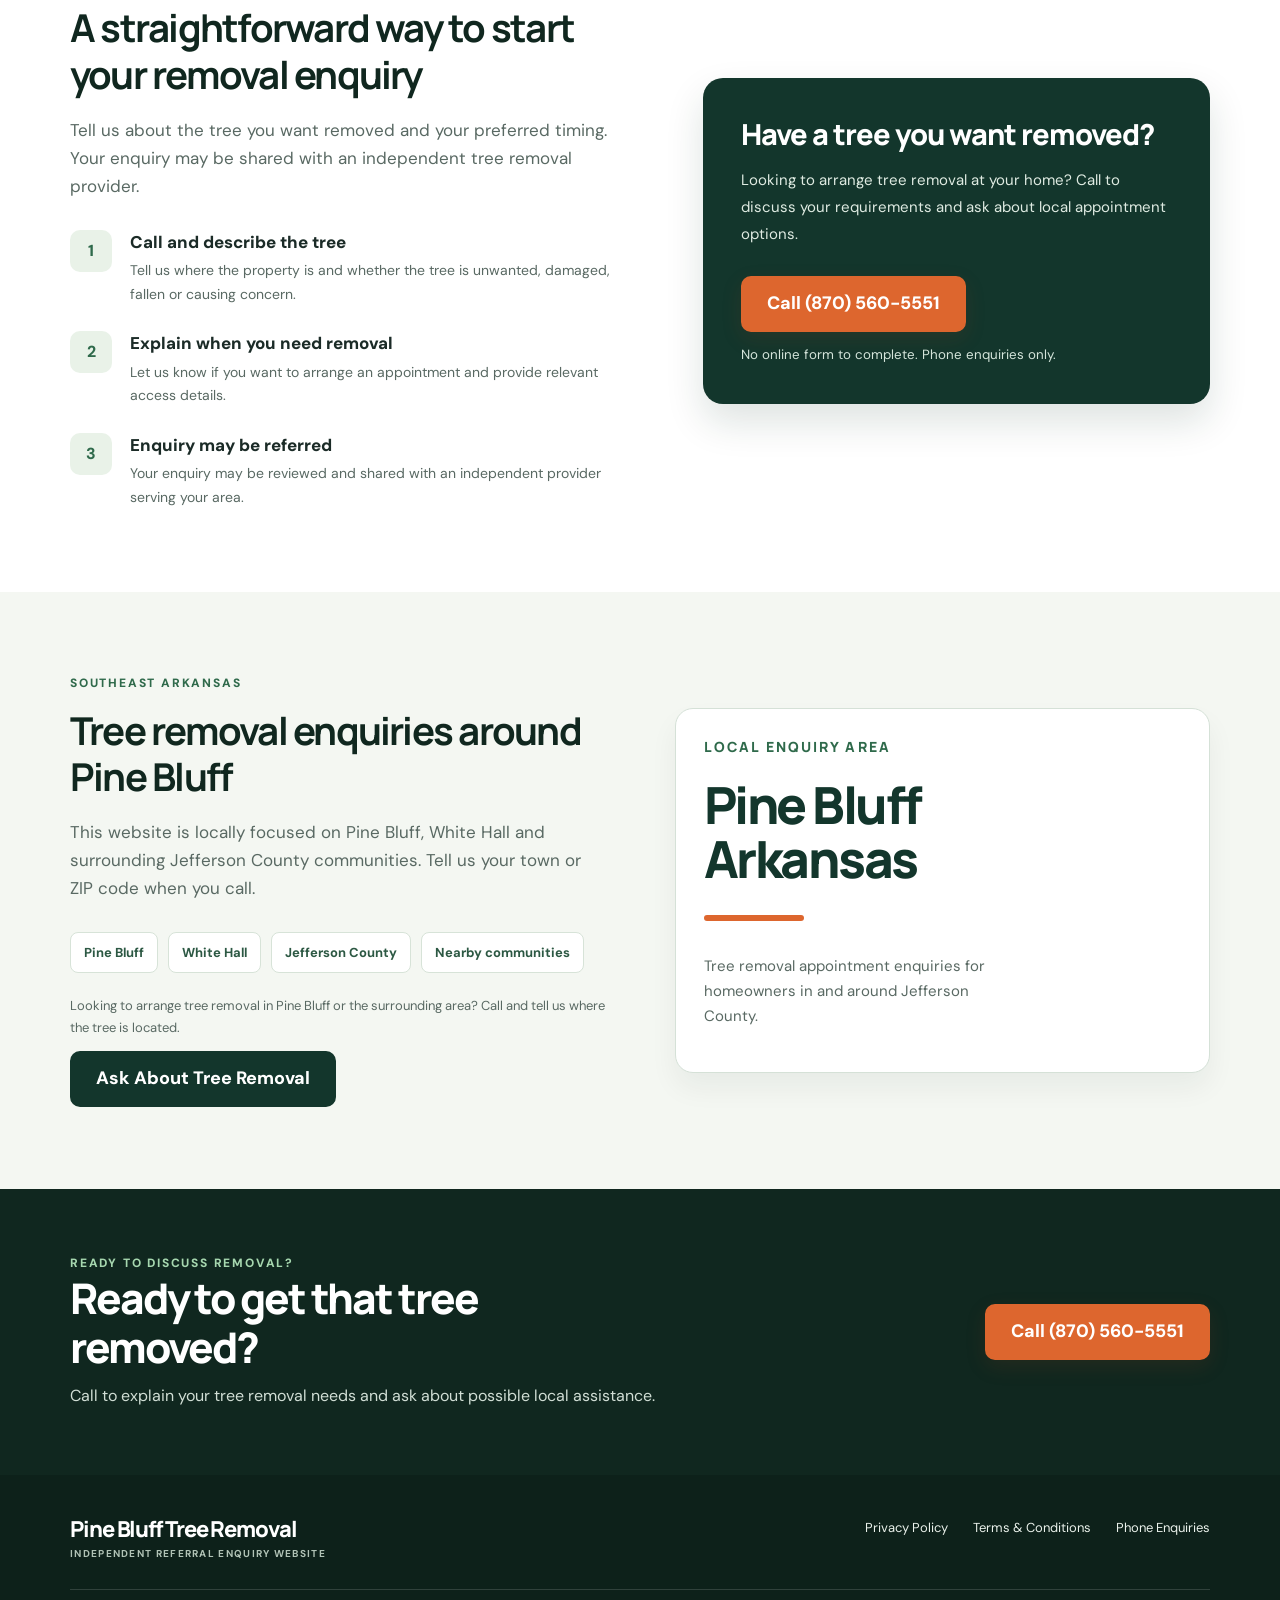
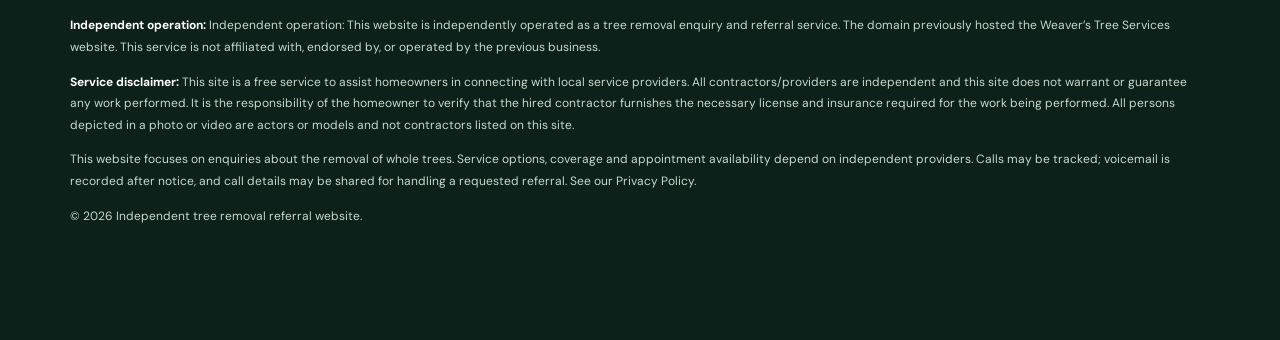
==== commit a6b155ea: "Update index.html" ====
--- a/index.html
+++ b/index.html
@@ -4,4 +4,4 @@
 <section class="section soft" id="services"><div class="wrap"><p class="eyebrow">Tree removal enquiries</p><h2>When it’s time for a tree to come down</h2><p class="section-desc">Have an unwanted, damaged or concerning tree on your property? Call to discuss its removal and find out about possible appointment options.</p><div class="cards"><article class="card"><span class="num">01 / REMOVAL</span><h3>Unwanted tree removal</h3><p>Discuss a tree you want removed from your yard or residential property and enquire about possible removal appointments.</p></article><article class="card"><span class="num">02 / DAMAGED TREES</span><h3>Storm-damaged tree removal</h3><p>For a fallen, split or storm-damaged tree that needs to be removed, where a suitable provider is available.</p></article><article class="card"><span class="num">03 / SAFETY CONCERNS</span><h3>Problematic or leaning trees</h3><p>Tell us about a tree close to a building, damaged or leaning, where you are looking to arrange its removal.</p></article></div><div class="below-cta"><strong>Looking to book tree removal rather than routine pruning or trimming?</strong><a href="tel:+18705605551">Call (870) 560-5551</a></div></div></section>
 <section class="section" id="how"><div class="wrap split"><div><p class="eyebrow">Simple next steps</p><h2>A straightforward way to start your removal enquiry</h2><p class="section-desc">Tell us about the tree you want removed and your preferred timing. Your enquiry may be shared with an independent tree removal provider.</p><div class="steps"><div class="step"><span class="index">1</span><div><h3>Call and describe the tree</h3><p>Tell us where the property is and whether the tree is unwanted, damaged, fallen or causing concern.</p></div></div><div class="step"><span class="index">2</span><div><h3>Explain when you need removal</h3><p>Let us know if you want to arrange an appointment and provide relevant access details.</p></div></div><div class="step"><span class="index">3</span><div><h3>Enquiry may be referred</h3><p>Your enquiry may be reviewed and shared with an independent provider serving your area.</p></div></div></div></div><aside class="info-panel"><h3>Have a tree you want removed?</h3><p>Looking to arrange tree removal at your home? Call to discuss your requirements and ask about local appointment options.</p><a class="cta" href="tel:+18705605551">Call (870) 560-5551</a><small>No online form to complete. Phone enquiries only.</small></aside></div></section>
 <section class="section area" id="area"><div class="wrap split"><div><p class="eyebrow">Southeast Arkansas</p><h2>Tree removal enquiries around Pine Bluff</h2><p class="section-desc">This website is locally focused on Pine Bluff, White Hall and surrounding Jefferson County communities. Tell us your town or ZIP code when you call.</p><div class="areas"><span>Pine Bluff</span><span>White Hall</span><span>Jefferson County</span><span>Nearby communities</span></div><p class="area-note">Looking to arrange tree removal in Pine Bluff or the surrounding area? Call and tell us where the tree is located.</p><a class="cta cta-dark" href="tel:+18705605551">Ask About Tree Removal</a></div><div class="area-art"><span class="state">LOCAL ENQUIRY AREA</span><p class="place">Pine Bluff<br>Arkansas</p><div class="rule"></div><p>Tree removal appointment enquiries for homeowners in and around Jefferson County.</p></div></div></section>
-<section class="closing"><div class="wrap"><div><p class="eyebrow" style="color:#a6d7af">Ready to discuss removal?</p><h2>Ready to get that tree removed?</h2><p>Call to explain your tree removal needs and ask about possible local assistance.</p></div><a class="cta" href="tel:+18705605551">Call (870) 560-5551</a></div></section></main><footer class="footer"><div class="wrap"><div class="footer-main"><div><a href="https://weaverstreeservices.com/" class="brand">Pine Bluff Tree Removal<small>Independent referral enquiry website</small></a></div><div class="footer-links"><a href="https://weaverstreeservices.com/privacy.html">Privacy Policy</a><a href="https://weaverstreeservices.com/terms.html">Terms &amp; Conditions</a><a href="tel:+18705605551">Phone Enquiries</a></div></div><div class="legal"><p><strong>Independent operation:</strong> This domain previously hosted the Weaver’s Tree Services website. This site is now independently operated as a tree removal enquiry and referral service. It is not affiliated with, endorsed by, or operated by the previous business and is not its successor. The prior business’s current trading status is not represented here.</p><p><strong>Service disclaimer:</strong> This site is a free service to assist homeowners in connecting with local service providers. All contractors/providers are independent and this site does not warrant or guarantee any work performed. It is the responsibility of the homeowner to verify that the hired contractor furnishes the necessary license and insurance required for the work being performed. All persons depicted in a photo or video are actors or models and not contractors listed on this site.</p><p>This website focuses on enquiries about the removal of whole trees. Service options, coverage and appointment availability depend on independent providers. Calls may be tracked; voicemail is recorded after notice, and call details may be shared for handling a requested referral. See our Privacy Policy.</p><p>© 2026 Independent tree removal referral website.</p></div></div></footer><div class="mobile-call"><a class="cta" href="tel:+18705605551">Call (870) 560-5551 About Tree Removal</a></div></body></html>
+<section class="closing"><div class="wrap"><div><p class="eyebrow" style="color:#a6d7af">Ready to discuss removal?</p><h2>Ready to get that tree removed?</h2><p>Call to explain your tree removal needs and ask about possible local assistance.</p></div><a class="cta" href="tel:+18705605551">Call (870) 560-5551</a></div></section></main><footer class="footer"><div class="wrap"><div class="footer-main"><div><a href="https://weaverstreeservices.com/" class="brand">Pine Bluff Tree Removal<small>Independent referral enquiry website</small></a></div><div class="footer-links"><a href="https://weaverstreeservices.com/privacy.html">Privacy Policy</a><a href="https://weaverstreeservices.com/terms.html">Terms &amp; Conditions</a><a href="tel:+18705605551">Phone Enquiries</a></div></div><div class="legal"><p><strong>Independent operation:</strong> Independent operation: This website is independently operated as a tree removal enquiry and referral service. The domain previously hosted the Weaver’s Tree Services website. This service is not affiliated with, endorsed by, or operated by the previous business.</p><p><strong>Service disclaimer:</strong> This site is a free service to assist homeowners in connecting with local service providers. All contractors/providers are independent and this site does not warrant or guarantee any work performed. It is the responsibility of the homeowner to verify that the hired contractor furnishes the necessary license and insurance required for the work being performed. All persons depicted in a photo or video are actors or models and not contractors listed on this site.</p><p>This website focuses on enquiries about the removal of whole trees. Service options, coverage and appointment availability depend on independent providers. Calls may be tracked; voicemail is recorded after notice, and call details may be shared for handling a requested referral. See our Privacy Policy.</p><p>© 2026 Independent tree removal referral website.</p></div></div></footer><div class="mobile-call"><a class="cta" href="tel:+18705605551">Call (870) 560-5551 About Tree Removal</a></div></body></html>
